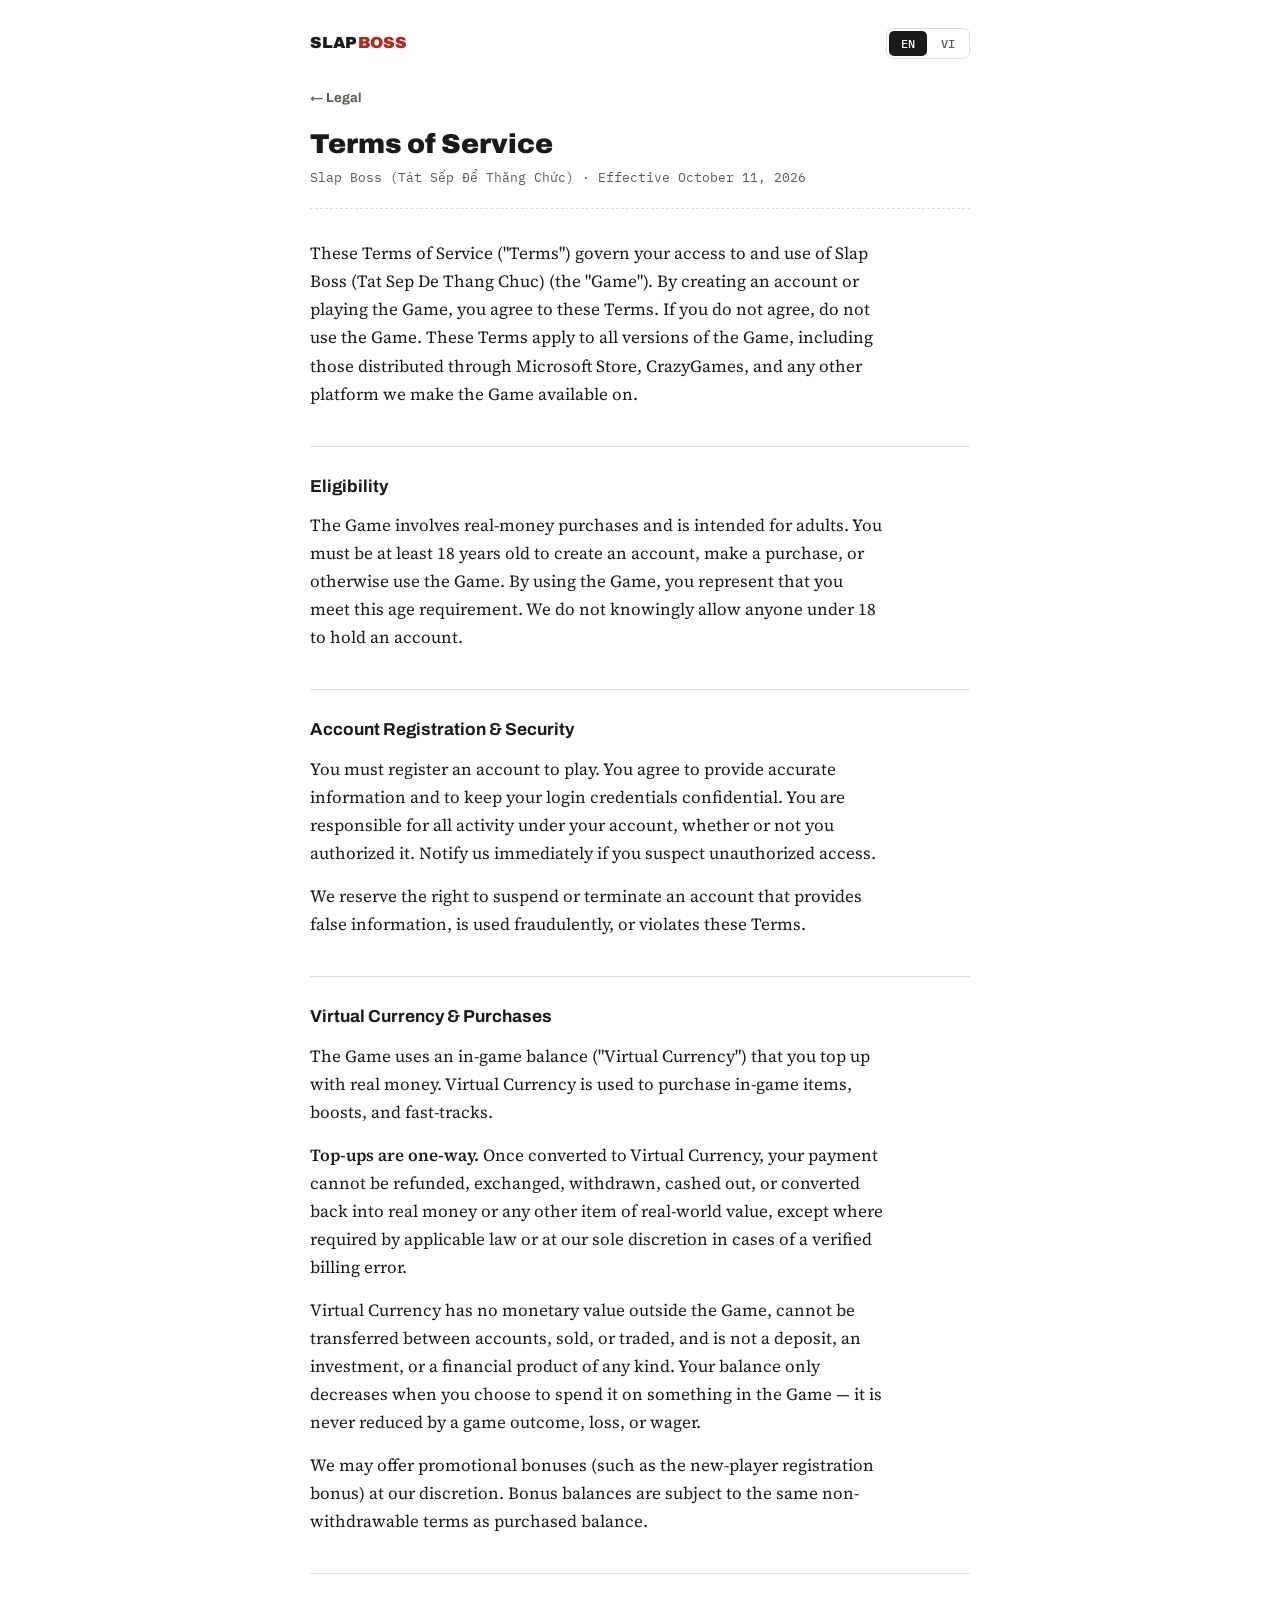
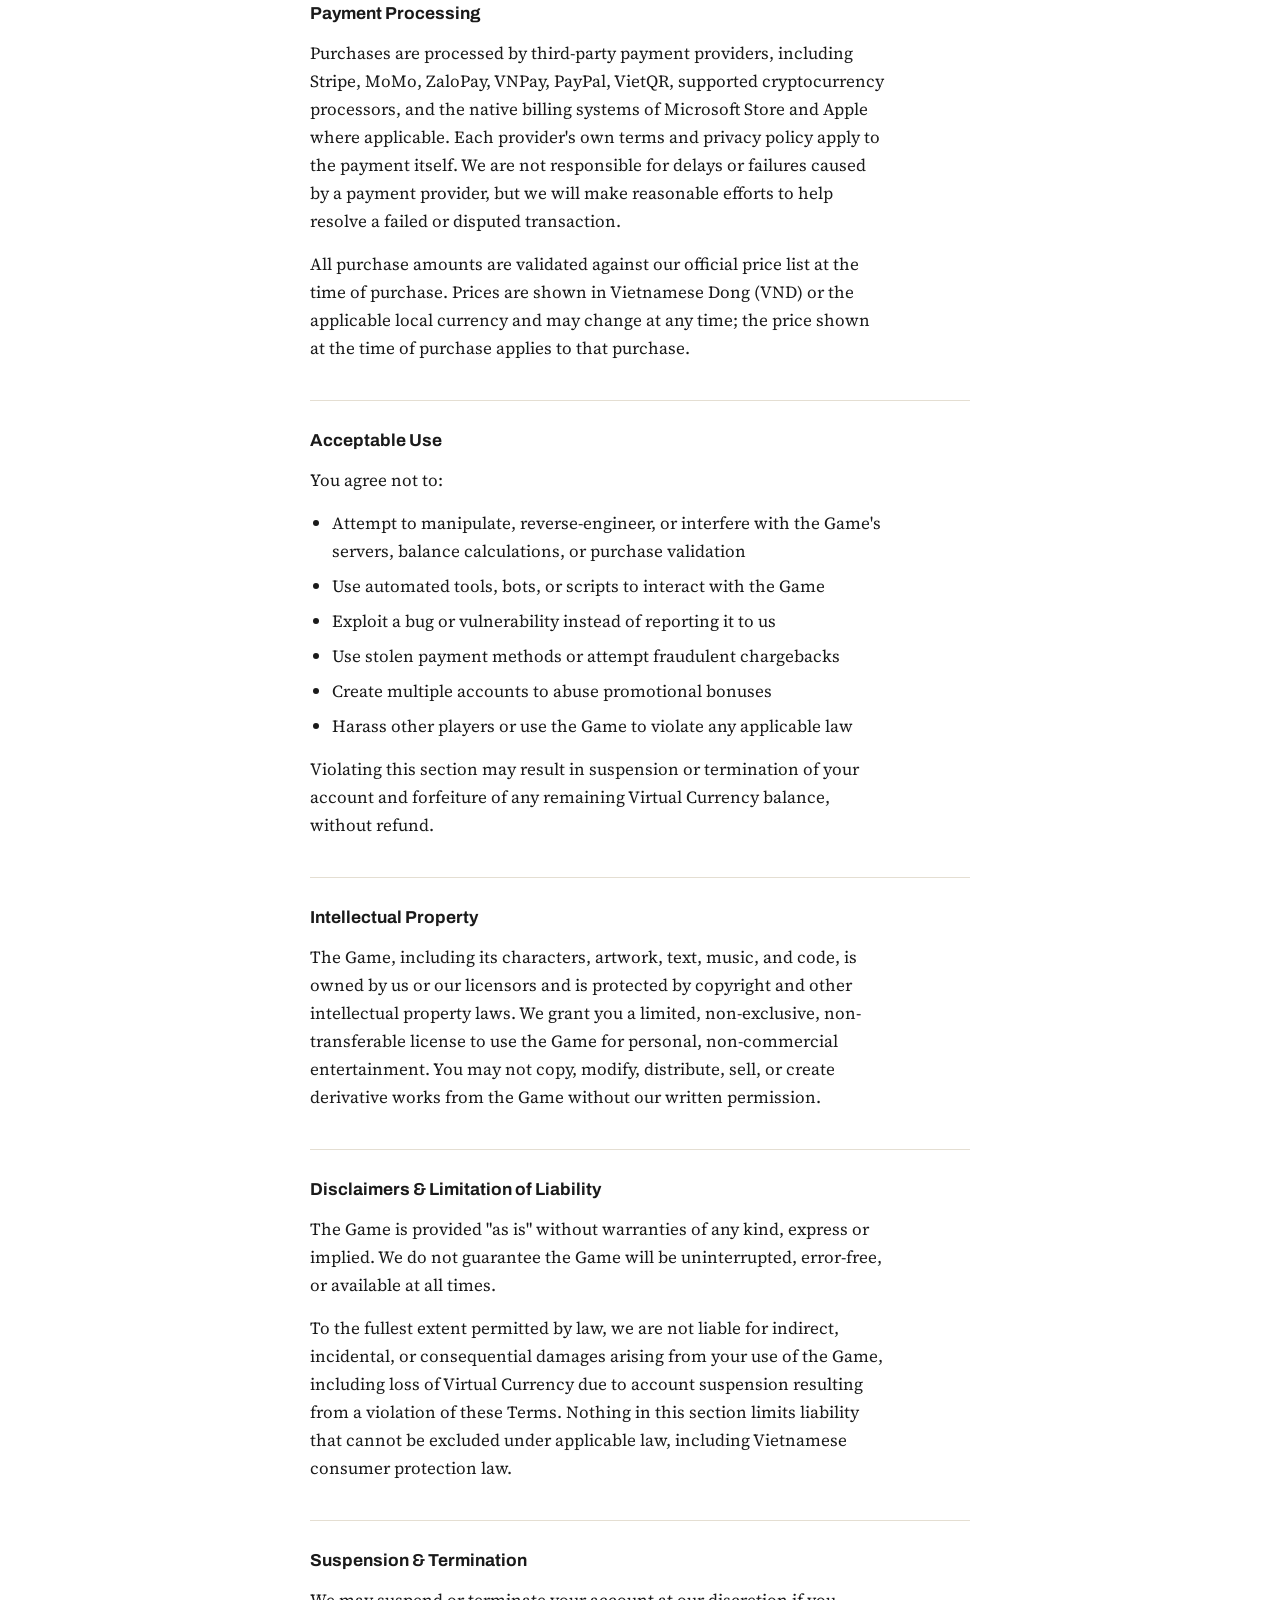
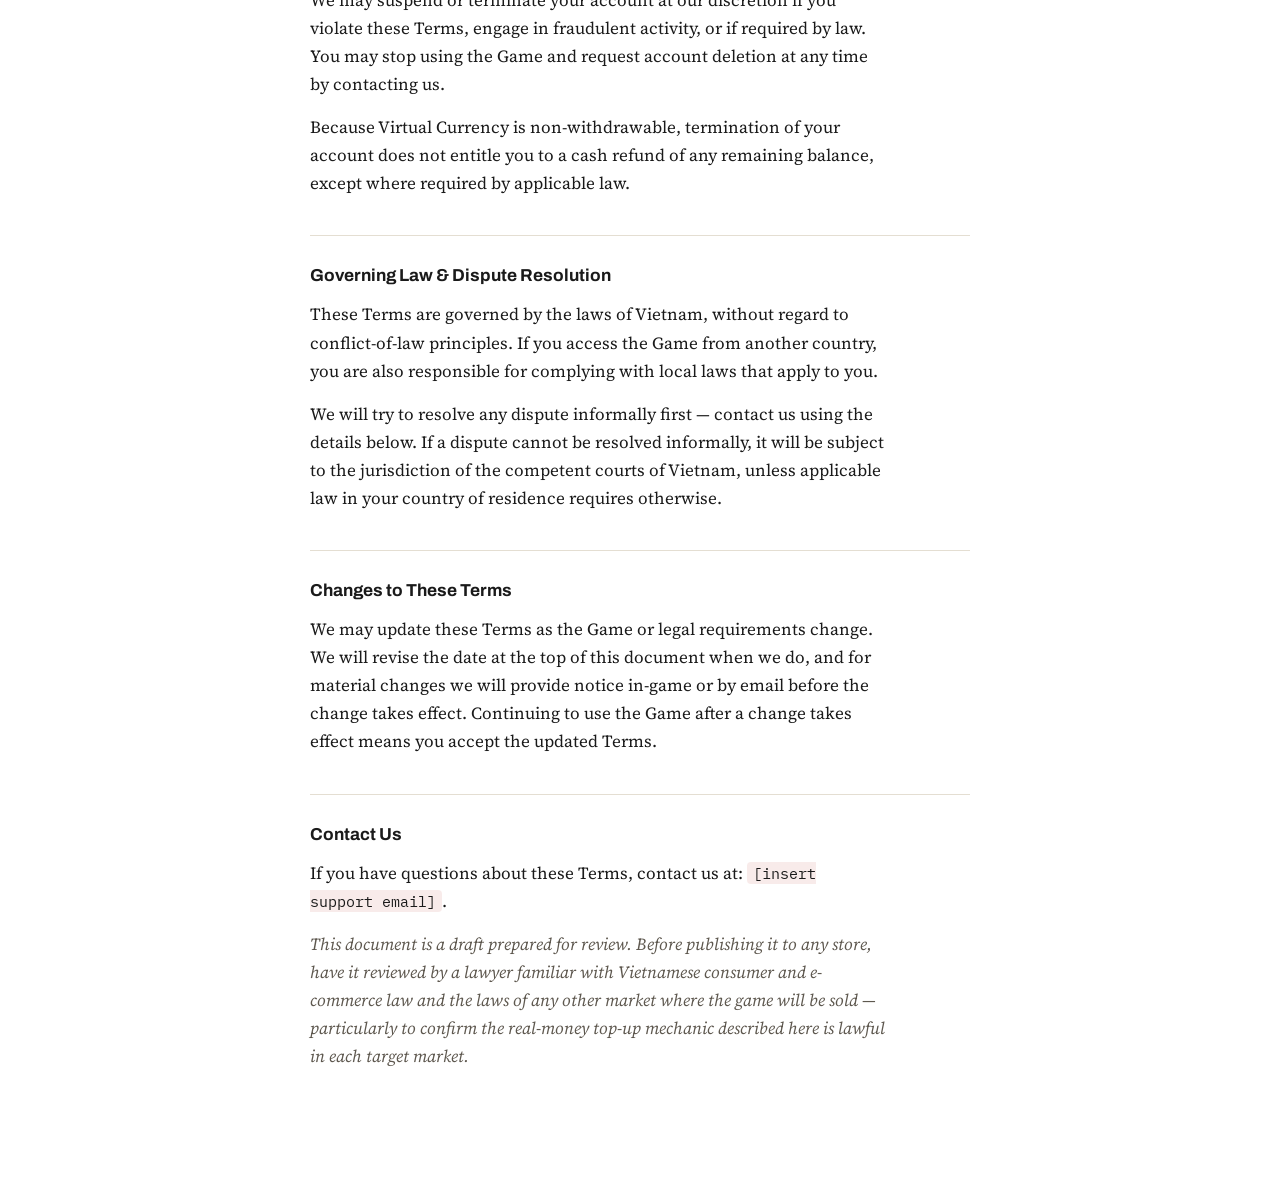
==== terms.html @ cff1657b "Rename terms (1).html to terms.html" ====
<!DOCTYPE html>
<html lang="en">
<head>
<meta charset="UTF-8">
<meta name="viewport" content="width=device-width, initial-scale=1.0">
<title>Slap Boss - Terms of Service / Dieu Khoan Dich Vu</title>
<link rel="stylesheet" href="style.css">
</head>
<body>

<div class="topbar">
  <a class="wordmark" href="index.html">SLAP<span>BOSS</span></a>
  <div class="lang-switch">
    <button id="btn-en" class="active" onclick="setLang('en')">EN</button>
    <button id="btn-vi" onclick="setLang('vi')">VI</button>
  </div>
</div>

<div class="wrap">

<a class="crumb" href="index.html">&larr; Legal</a>

<!-- ENGLISH -->
<div id="lang-en" class="lang-block active">
  <h1>Terms of Service</h1>
  <div class="doc-meta">Slap Boss (T&aacute;t S&#7871;p &#272;&#7875; Th&#259;ng Ch&#7913;c) &middot; Effective October 11, 2026</div>

  <p>These Terms of Service ("Terms") govern your access to and use of Slap Boss (Tat Sep De Thang Chuc) (the "Game"). By creating an account or playing the Game, you agree to these Terms. If you do not agree, do not use the Game. These Terms apply to all versions of the Game, including those distributed through Microsoft Store, CrazyGames, and any other platform we make the Game available on.</p>

  <h2>Eligibility</h2>
  <p>The Game involves real-money purchases and is intended for adults. You must be at least 18 years old to create an account, make a purchase, or otherwise use the Game. By using the Game, you represent that you meet this age requirement. We do not knowingly allow anyone under 18 to hold an account.</p>

  <h2>Account Registration &amp; Security</h2>
  <p>You must register an account to play. You agree to provide accurate information and to keep your login credentials confidential. You are responsible for all activity under your account, whether or not you authorized it. Notify us immediately if you suspect unauthorized access.</p>
  <p>We reserve the right to suspend or terminate an account that provides false information, is used fraudulently, or violates these Terms.</p>

  <h2>Virtual Currency &amp; Purchases</h2>
  <p>The Game uses an in-game balance ("Virtual Currency") that you top up with real money. Virtual Currency is used to purchase in-game items, boosts, and fast-tracks.</p>
  <p><strong>Top-ups are one-way.</strong> Once converted to Virtual Currency, your payment cannot be refunded, exchanged, withdrawn, cashed out, or converted back into real money or any other item of real-world value, except where required by applicable law or at our sole discretion in cases of a verified billing error.</p>
  <p>Virtual Currency has no monetary value outside the Game, cannot be transferred between accounts, sold, or traded, and is not a deposit, an investment, or a financial product of any kind. Your balance only decreases when you choose to spend it on something in the Game &mdash; it is never reduced by a game outcome, loss, or wager.</p>
  <p>We may offer promotional bonuses (such as the new-player registration bonus) at our discretion. Bonus balances are subject to the same non-withdrawable terms as purchased balance.</p>

  <h2>Payment Processing</h2>
  <p>Purchases are processed by third-party payment providers, including Stripe, MoMo, ZaloPay, VNPay, PayPal, VietQR, supported cryptocurrency processors, and the native billing systems of Microsoft Store and Apple where applicable. Each provider's own terms and privacy policy apply to the payment itself. We are not responsible for delays or failures caused by a payment provider, but we will make reasonable efforts to help resolve a failed or disputed transaction.</p>
  <p>All purchase amounts are validated against our official price list at the time of purchase. Prices are shown in Vietnamese Dong (VND) or the applicable local currency and may change at any time; the price shown at the time of purchase applies to that purchase.</p>

  <h2>Acceptable Use</h2>
  <p>You agree not to:</p>
  <ul>
    <li>Attempt to manipulate, reverse-engineer, or interfere with the Game's servers, balance calculations, or purchase validation</li>
    <li>Use automated tools, bots, or scripts to interact with the Game</li>
    <li>Exploit a bug or vulnerability instead of reporting it to us</li>
    <li>Use stolen payment methods or attempt fraudulent chargebacks</li>
    <li>Create multiple accounts to abuse promotional bonuses</li>
    <li>Harass other players or use the Game to violate any applicable law</li>
  </ul>
  <p>Violating this section may result in suspension or termination of your account and forfeiture of any remaining Virtual Currency balance, without refund.</p>

  <h2>Intellectual Property</h2>
  <p>The Game, including its characters, artwork, text, music, and code, is owned by us or our licensors and is protected by copyright and other intellectual property laws. We grant you a limited, non-exclusive, non-transferable license to use the Game for personal, non-commercial entertainment. You may not copy, modify, distribute, sell, or create derivative works from the Game without our written permission.</p>

  <h2>Disclaimers &amp; Limitation of Liability</h2>
  <p>The Game is provided "as is" without warranties of any kind, express or implied. We do not guarantee the Game will be uninterrupted, error-free, or available at all times.</p>
  <p>To the fullest extent permitted by law, we are not liable for indirect, incidental, or consequential damages arising from your use of the Game, including loss of Virtual Currency due to account suspension resulting from a violation of these Terms. Nothing in this section limits liability that cannot be excluded under applicable law, including Vietnamese consumer protection law.</p>

  <h2>Suspension &amp; Termination</h2>
  <p>We may suspend or terminate your account at our discretion if you violate these Terms, engage in fraudulent activity, or if required by law. You may stop using the Game and request account deletion at any time by contacting us.</p>
  <p>Because Virtual Currency is non-withdrawable, termination of your account does not entitle you to a cash refund of any remaining balance, except where required by applicable law.</p>

  <h2>Governing Law &amp; Dispute Resolution</h2>
  <p>These Terms are governed by the laws of Vietnam, without regard to conflict-of-law principles. If you access the Game from another country, you are also responsible for complying with local laws that apply to you.</p>
  <p>We will try to resolve any dispute informally first &mdash; contact us using the details below. If a dispute cannot be resolved informally, it will be subject to the jurisdiction of the competent courts of Vietnam, unless applicable law in your country of residence requires otherwise.</p>

  <h2>Changes to These Terms</h2>
  <p>We may update these Terms as the Game or legal requirements change. We will revise the date at the top of this document when we do, and for material changes we will provide notice in-game or by email before the change takes effect. Continuing to use the Game after a change takes effect means you accept the updated Terms.</p>

  <h2>Contact Us</h2>
  <p>If you have questions about these Terms, contact us at: <span class="placeholder">[insert support email]</span>.</p>
  <p><em>This document is a draft prepared for review. Before publishing it to any store, have it reviewed by a lawyer familiar with Vietnamese consumer and e-commerce law and the laws of any other market where the game will be sold &mdash; particularly to confirm the real-money top-up mechanic described here is lawful in each target market.</em></p>
</div>

<!-- VIETNAMESE -->
<div id="lang-vi" class="lang-block">
  <h1>&#272;i&#7873;u Kho&#7843;n D&#7883;ch V&#7909;</h1>
  <div class="doc-meta">Slap Boss (T&aacute;t S&#7871;p &#272;&#7875; Th&#259;ng Ch&#7913;c) &middot; C&oacute; hi&#7879;u l&#7921;c t&#7915; 11 th&aacute;ng 10, 2026</div>

  <p>Dieu Khoan Dich Vu nay ("Dieu Khoan") dieu chinh viec ban truy cap va su dung Slap Boss (Tat Sep De Thang Chuc) ("Tro Choi"). Bang viec tao tai khoan hoac choi Tro Choi, ban dong y voi cac Dieu Khoan nay. Neu ban khong dong y, vui long khong su dung Tro Choi. Cac Dieu Khoan nay ap dung cho tat ca cac phien ban cua Tro Choi, bao gom cac phien ban duoc phan phoi qua Microsoft Store, CrazyGames, va bat ky nen tang nao khac ma chung toi phat hanh Tro Choi.</p>

  <h2>Dieu Kien Su Dung</h2>
  <p>Tro Choi co giao dich mua bang tien that va danh cho nguoi lon. Ban phai tu 18 tuoi tro len de tao tai khoan, thuc hien giao dich mua, hoac su dung Tro Choi theo bat ky cach nao khac. Bang viec su dung Tro Choi, ban xac nhan rang ban dap ung yeu cau do tuoi nay. Chung toi khong co chu y cho phep bat ky ai duoi 18 tuoi so huu tai khoan.</p>

  <h2>Dang Ky Va Bao Mat Tai Khoan</h2>
  <p>Ban phai dang ky tai khoan de choi. Ban dong y cung cap thong tin chinh xac va giu bi mat thong tin dang nhap cua minh. Ban chiu trach nhiem ve moi hoat dong duoi tai khoan cua minh, du ban co cho phep hay khong. Thong bao cho chung toi ngay neu ban nghi ngo co truy cap trai phep.</p>
  <p>Chung toi co quyen tam ngung hoac cham dut mot tai khoan cung cap thong tin sai lech, duoc su dung voi muc dich gian lan, hoac vi pham cac Dieu Khoan nay.</p>

  <h2>Tien Ao Va Giao Dich Mua</h2>
  <p>Tro Choi su dung so du trong tro choi ("Tien Ao") ma ban nap bang tien that. Tien Ao duoc su dung de mua vat pham, boost, va fast-track trong tro choi.</p>
  <p><strong>Nap tien la mot chieu.</strong> Sau khi duoc chuyen doi thanh Tien Ao, khoan thanh toan cua ban khong the duoc hoan tra, trao doi, rut, chuyen thanh tien mat, hoac chuyen doi nguoc lai thanh tien that hoac bat ky vat pham nao co gia tri thuc te khac, tru truong hop phap luat hien hanh yeu cau hoac theo quyet dinh rieng cua chung toi trong truong hop loi thanh toan da duoc xac minh.</p>
  <p>Tien Ao khong co gia tri tien te ben ngoai Tro Choi, khong the chuyen giao giua cac tai khoan, ban, hoac trao doi, va khong phai la mot khoan tien gui, dau tu, hoac san pham tai chinh duoi bat ky hinh thuc nao. So du cua ban chi giam khi ban chon tieu no vao mot thu gi do trong Tro Choi &mdash; no khong bao gio bi giam boi ket qua tro choi, thua cuoc, hoac dat cuoc.</p>
  <p>Chung toi co the cung cap cac uu dai khuyen mai (nhu thuong dang ky cho nguoi choi moi) theo quyet dinh rieng cua chung toi. So du thuong tuan theo cac dieu khoan khong the rut giong nhu so du da mua.</p>

  <h2>Xu Ly Thanh Toan</h2>
  <p>Giao dich mua duoc xu ly boi cac don vi thanh toan ben thu ba, bao gom Stripe, MoMo, ZaloPay, VNPay, PayPal, VietQR, cac don vi xu ly tien dien tu duoc ho tro, va he thong thanh toan rieng cua Microsoft Store va Apple khi ap dung. Dieu khoan va chinh sach quyen rieng tu rieng cua moi don vi ap dung cho chinh giao dich thanh toan do. Chung toi khong chiu trach nhiem ve su cham tre hoac that bai do don vi thanh toan gay ra, nhung chung toi se no luc hop ly de giup giai quyet giao dich that bai hoac tranh chap.</p>
  <p>Tat ca so tien giao dich mua deu duoc kiem tra dua tren bang gia chinh thuc cua chung toi tai thoi diem mua. Gia duoc hien thi bang Dong Viet Nam (VND) hoac dong tien dia phuong ap dung va co the thay doi bat cu luc nao; gia hien thi tai thoi diem mua se ap dung cho giao dich mua do.</p>

  <h2>Su Dung Hop Le</h2>
  <p>Ban dong y khong:</p>
  <ul>
    <li>Co gang thao tung, dich nguoc, hoac can thiep vao may chu, tinh toan so du, hoac kiem tra giao dich mua cua Tro Choi</li>
    <li>Su dung cong cu tu dong, bot, hoac script de tuong tac voi Tro Choi</li>
    <li>Loi dung mot loi hoac lo hong thay vi bao cao cho chung toi</li>
    <li>Su dung phuong thuc thanh toan bi danh cap hoac co gang thuc hien chargeback gian lan</li>
    <li>Tao nhieu tai khoan de loi dung uu dai khuyen mai</li>
    <li>Quay roi nguoi choi khac hoac su dung Tro Choi de vi pham bat ky luat hien hanh nao</li>
  </ul>
  <p>Vi pham phan nay co the dan den viec tam ngung hoac cham dut tai khoan cua ban va mat bat ky so du Tien Ao con lai nao, khong duoc hoan tra.</p>

  <h2>Quyen So Huu Tri Tue</h2>
  <p>Tro Choi, bao gom cac nhan vat, hinh anh, van ban, am nhac, va ma nguon, thuoc so huu cua chung toi hoac ben cap phep cua chung toi va duoc bao ve boi luat ban quyen va cac luat so huu tri tue khac. Chung toi cap cho ban giay phep gioi han, khong doc quyen, khong the chuyen nhuong de su dung Tro Choi cho muc dich giai tri ca nhan, phi thuong mai. Ban khong duoc sao chep, chinh sua, phan phoi, ban, hoac tao ra cac tac pham phai sinh tu Tro Choi khi chua co su cho phep bang van ban cua chung toi.</p>

  <h2>Tuyen Bo Mien Tru Va Gioi Han Trach Nhiem</h2>
  <p>Tro Choi duoc cung cap "nguyen trang" ma khong co bat ky bao dam nao, du ro rang hay ngu y. Chung toi khong dam bao Tro Choi se hoat dong lien tuc, khong loi, hoac luon san co.</p>
  <p>Trong pham vi toi da duoc phap luat cho phep, chung toi khong chiu trach nhiem doi voi cac thiet hai gian tiep, ngau nhien, hoac do hau qua phat sinh tu viec ban su dung Tro Choi, bao gom mat Tien Ao do tai khoan bi tam ngung vi vi pham cac Dieu Khoan nay. Khong co noi dung nao trong phan nay gioi han trach nhiem ma khong the loai tru theo phap luat hien hanh, bao gom luat bao ve nguoi tieu dung Viet Nam.</p>

  <h2>Tam Ngung Va Cham Dut</h2>
  <p>Chung toi co the tam ngung hoac cham dut tai khoan cua ban theo quyet dinh rieng neu ban vi pham cac Dieu Khoan nay, tham gia hoat dong gian lan, hoac khi phap luat yeu cau. Ban co the ngung su dung Tro Choi va yeu cau xoa tai khoan bat cu luc nao bang cach lien he voi chung toi.</p>
  <p>Vi Tien Ao khong the rut duoc, viec cham dut tai khoan cua ban khong cho phep ban nhan hoan tien bang tien mat doi voi bat ky so du con lai nao, tru truong hop phap luat hien hanh yeu cau.</p>

  <h2>Luat Ap Dung Va Giai Quyet Tranh Chap</h2>
  <p>Cac Dieu Khoan nay duoc dieu chinh boi luat phap Viet Nam, khong xet den cac nguyen tac xung dot phap luat. Neu ban truy cap Tro Choi tu quoc gia khac, ban cung co trach nhiem tuan thu luat phap dia phuong ap dung cho ban.</p>
  <p>Chung toi se co gang giai quyet moi tranh chap mot cach khong chinh thuc truoc &mdash; lien he voi chung toi theo thong tin ben duoi. Neu tranh chap khong the duoc giai quyet mot cach khong chinh thuc, no se thuoc tham quyen cua toa an co tham quyen tai Viet Nam, tru khi phap luat hien hanh tai quoc gia cu tru cua ban yeu cau khac.</p>

  <h2>Thay Doi Doi Voi Cac Dieu Khoan Nay</h2>
  <p>Chung toi co the cap nhat cac Dieu Khoan nay khi Tro Choi hoac yeu cau phap ly thay doi. Chung toi se cap nhat ngay o dau tai lieu nay khi co thay doi, va doi voi nhung thay doi quan trong, chung toi se thong bao trong tro choi hoac qua email truoc khi thay doi co hieu luc. Viec tiep tuc su dung Tro Choi sau khi thay doi co hieu luc dong nghia voi viec ban chap nhan cac Dieu Khoan da cap nhat.</p>

  <h2>Lien He Voi Chung Toi</h2>
  <p>Neu ban co cau hoi ve cac Dieu Khoan nay, vui long lien he voi chung toi tai: <span class="placeholder">[dien email ho tro]</span>.</p>
  <p><em>Tai lieu nay la ban nhap duoc chuan bi de xem xet. Truoc khi dang tai len bat ky cua hang nao, hay nho luat su am hieu luat tieu dung va thuong mai dien tu Viet Nam va luat phap cua bat ky thi truong nao khac noi tro choi se duoc ban xem xet &mdash; dac biet de xac nhan co che nap tien bang tien that duoc mo ta o day la hop phap tai moi thi truong muc tieu.</em></p>
</div>

</div>

<script>
  function setLang(lang) {
    document.getElementById('lang-en').classList.toggle('active', lang === 'en');
    document.getElementById('lang-vi').classList.toggle('active', lang === 'vi');
    document.getElementById('btn-en').classList.toggle('active', lang === 'en');
    document.getElementById('btn-vi').classList.toggle('active', lang === 'vi');
    document.documentElement.lang = lang;
    try { localStorage.setItem('slapboss-lang', lang); } catch (e) {}
  }
  (function () {
    try {
      var saved = localStorage.getItem('slapboss-lang');
      if (saved === 'vi') setLang('vi');
    } catch (e) {}
  })();
</script>

</body>
</html>
---- style.css ----
/* Slap Boss — legal site theme: office-memo / ink-stamp */

@import url('https://fonts.googleapis.com/css2?family=Archivo:wght@500;700;900&family=Source+Serif+4:opsz,wght@8..60,400;8..60,600&family=IBM+Plex+Mono:wght@500&display=swap');

:root {
  --paper: #ffffff;
  --ink: #1a1a1a;
  --muted: #5e584f;
  --line: #e4ded2;
  --stamp: #b3281a;
  --stamp-soft: rgba(179,40,26,0.09);
  --folder-green: #2f5233;
}

@media (prefers-color-scheme: dark) {
  :root {
    --paper: #17150f;
    --ink: #ece7db;
    --muted: #a39b89;
    --line: #322d22;
    --stamp: #e35b45;
    --stamp-soft: rgba(227,91,69,0.14);
    --folder-green: #7bab80;
  }
}

* { box-sizing: border-box; }

body {
  margin: 0;
  background: var(--paper);
  color: var(--ink);
  font-family: 'Source Serif 4', Georgia, serif;
  line-height: 1.65;
  font-size: 17px;
}

.wrap {
  max-width: 700px;
  margin: 0 auto;
  padding: 0 20px 100px;
}

/* ---- top bar: wordmark + language switch ---- */

.topbar {
  display: flex;
  align-items: center;
  justify-content: space-between;
  gap: 12px;
  max-width: 700px;
  margin: 0 auto;
  padding: 28px 20px 0;
}

.wordmark {
  font-family: 'Archivo', sans-serif;
  font-weight: 900;
  font-size: 1rem;
  letter-spacing: 0.01em;
  color: var(--ink);
  text-decoration: none;
}

.wordmark span {
  color: var(--stamp);
}

.lang-switch {
  display: flex;
  gap: 2px;
  border: 1.5px solid var(--line);
  border-radius: 7px;
  padding: 2px;
}

.lang-switch button {
  appearance: none;
  border: none;
  background: transparent;
  color: var(--muted);
  padding: 5px 12px;
  border-radius: 5px;
  font-family: 'IBM Plex Mono', monospace;
  font-size: 0.72rem;
  font-weight: 500;
  cursor: pointer;
}

.lang-switch button.active {
  background: var(--ink);
  color: var(--paper);
}

/* ---- breadcrumb / back link ---- */

.crumb {
  display: inline-flex;
  align-items: center;
  gap: 6px;
  margin: 28px 0 0;
  font-family: 'Archivo', sans-serif;
  font-size: 0.82rem;
  font-weight: 700;
  color: var(--muted);
  text-decoration: none;
}

.crumb:hover { color: var(--stamp); }

/* ---- typography ---- */

h1 {
  font-family: 'Archivo', sans-serif;
  font-weight: 900;
  font-size: 1.7rem;
  line-height: 1.2;
  margin: 18px 0 6px;
  max-width: 18ch;
}

.doc-meta {
  font-family: 'IBM Plex Mono', monospace;
  color: var(--muted);
  font-size: 0.82rem;
  margin-bottom: 30px;
  padding-bottom: 20px;
  border-bottom: 1px dashed var(--line);
}

h2 {
  font-family: 'Archivo', sans-serif;
  font-weight: 700;
  font-size: 1.08rem;
  margin-top: 38px;
  margin-bottom: 10px;
  padding-top: 26px;
  border-top: 1px solid var(--line);
}

p { margin: 0 0 15px; max-width: 64ch; }
ul { margin: 0 0 15px; padding-left: 22px; max-width: 64ch; }
li { margin-bottom: 7px; }
strong { font-weight: 600; }
em { color: var(--muted); font-style: italic; }
a { color: var(--stamp); }

.lang-block { display: none; }
.lang-block.active { display: block; }

.placeholder {
  background: var(--stamp-soft);
  padding: 1px 6px;
  border-radius: 4px;
  font-family: 'IBM Plex Mono', monospace;
  font-size: 0.9em;
}

/* ---- hub / homepage ---- */

.hero {
  display: flex;
  align-items: center;
  gap: 28px;
  margin: 36px 0 44px;
}

.stamp-svg { flex-shrink: 0; width: 148px; height: 148px; }

.hero h1 {
  max-width: none;
  font-size: 1.85rem;
  margin: 0 0 10px;
}

.hero p {
  color: var(--muted);
  font-size: 0.98rem;
  margin: 0;
}

.folders {
  display: flex;
  flex-direction: column;
  gap: 14px;
}

.folder {
  position: relative;
  display: flex;
  align-items: center;
  justify-content: space-between;
  gap: 16px;
  text-decoration: none;
  color: var(--ink);
  background: var(--paper);
  border: 1.5px solid var(--line);
  border-radius: 3px 14px 3px 3px;
  padding: 20px 22px;
  box-shadow: 5px 5px 0 var(--line);
  transition: transform 0.12s ease, box-shadow 0.12s ease;
}

.folder:hover {
  transform: translate(-2px, -2px);
  box-shadow: 7px 7px 0 var(--stamp-soft);
  border-color: var(--stamp);
}

.folder-title {
  font-family: 'Archivo', sans-serif;
  font-weight: 700;
  font-size: 1.05rem;
  margin: 0 0 4px;
}

.folder-desc {
  font-family: 'Source Serif 4', serif;
  color: var(--muted);
  font-size: 0.88rem;
  margin: 0;
}

.folder-arrow {
  font-family: 'Archivo', sans-serif;
  font-size: 1.3rem;
  color: var(--stamp);
  flex-shrink: 0;
}

.footnote {
  margin-top: 56px;
  padding-top: 20px;
  border-top: 1px dashed var(--line);
  font-family: 'IBM Plex Mono', monospace;
  font-size: 0.78rem;
  color: var(--muted);
}

.footnote div { margin-bottom: 3px; }

@media (max-width: 520px) {
  .hero { flex-direction: column; align-items: flex-start; gap: 18px; }
  .stamp-svg { width: 112px; height: 112px; }
}
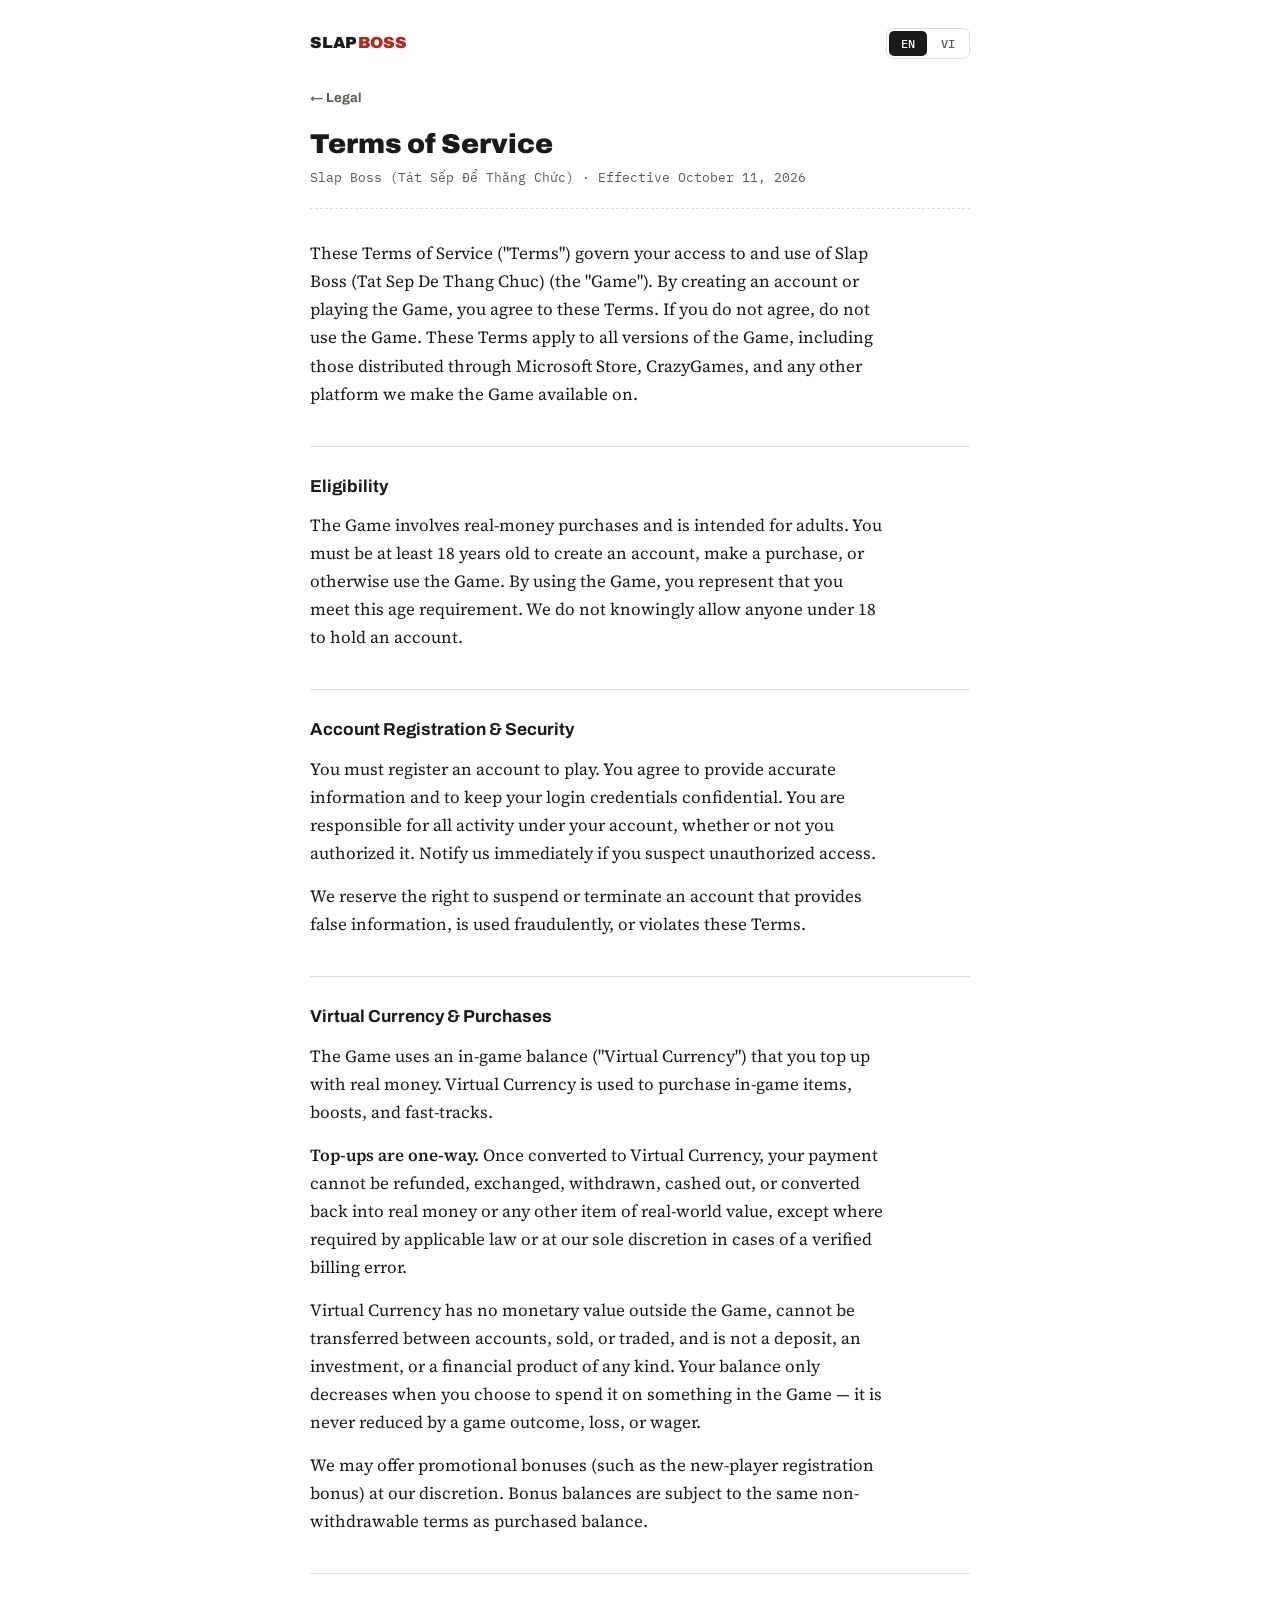
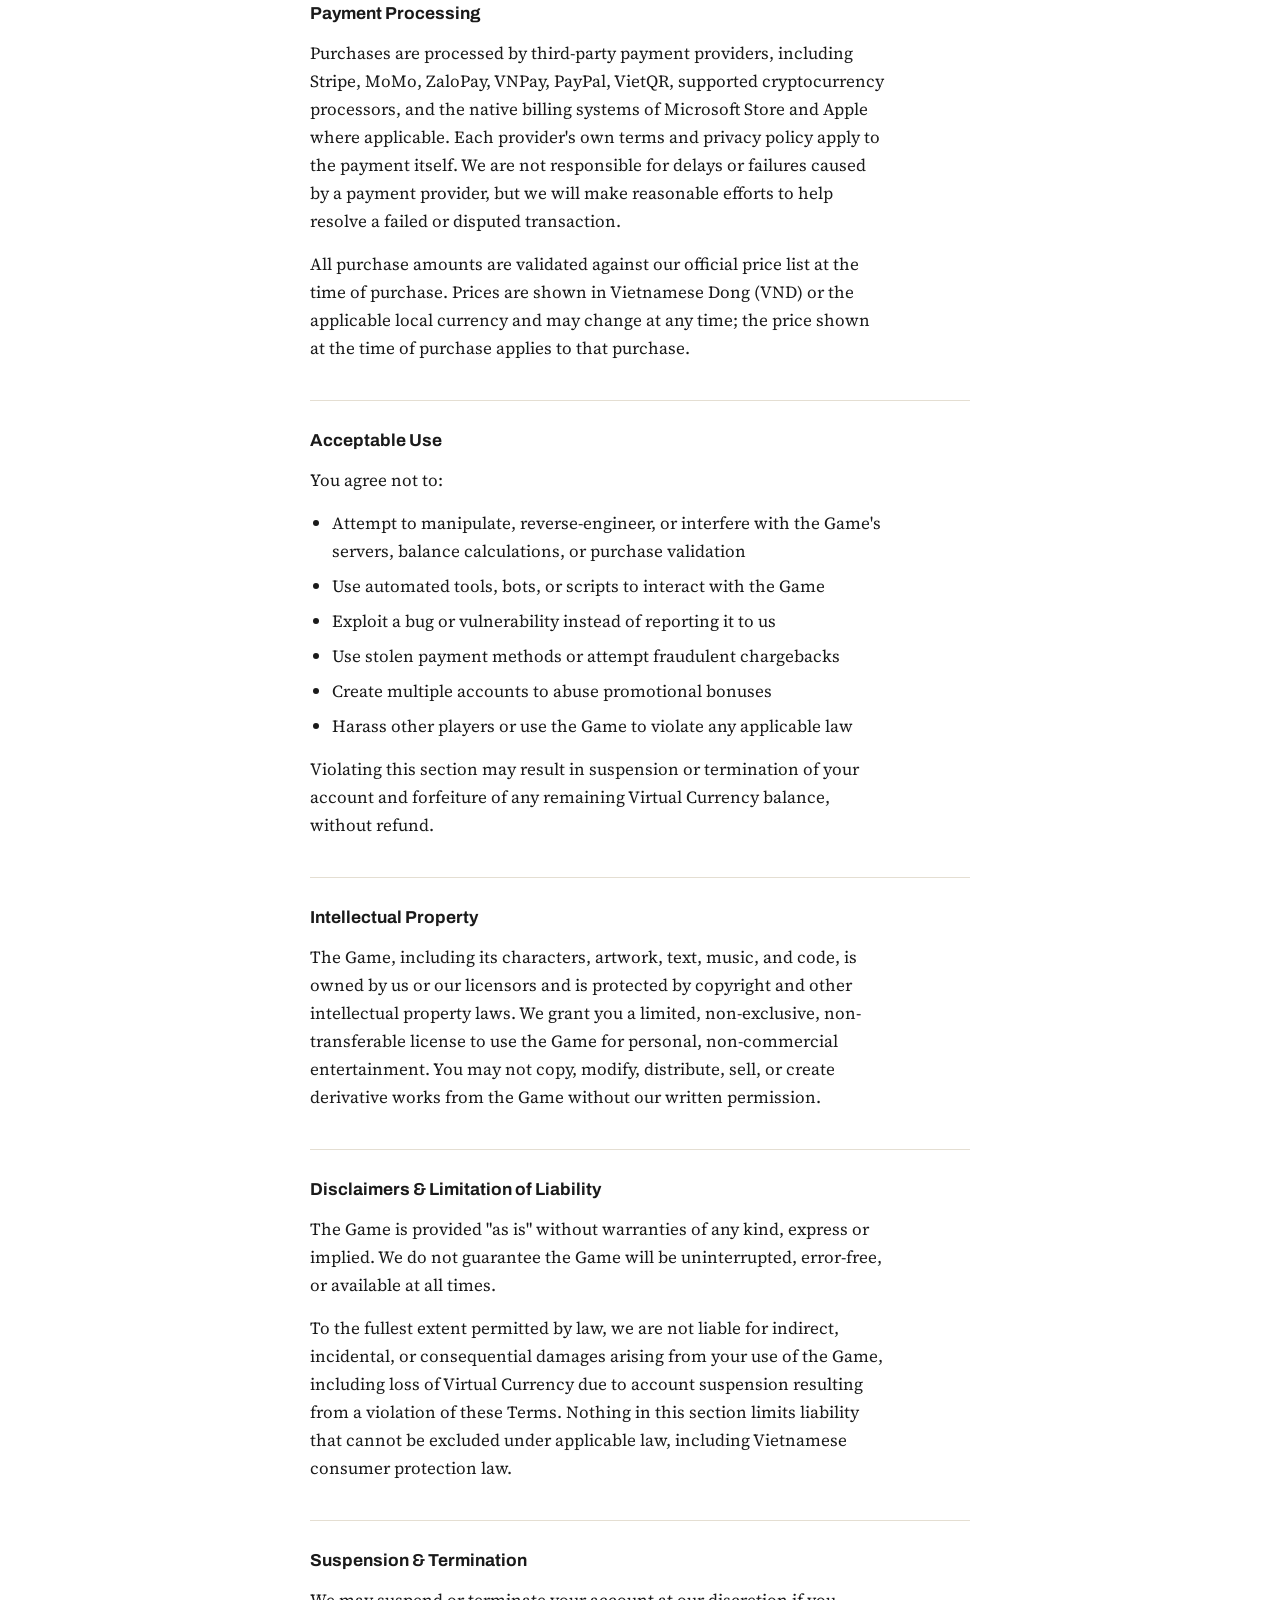
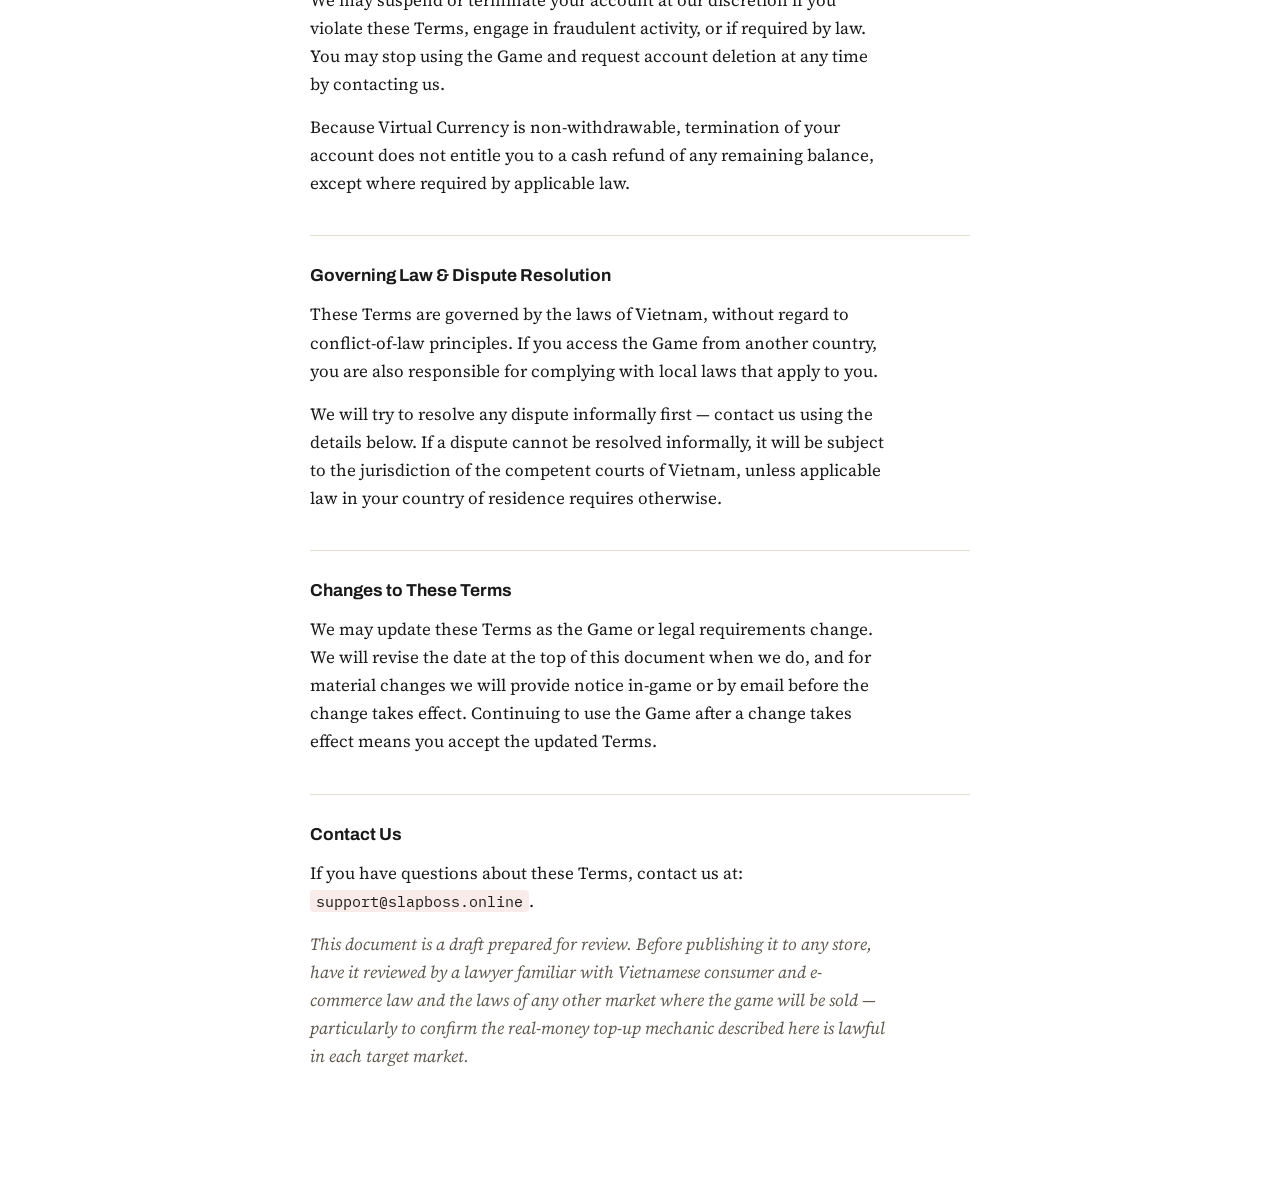
==== commit d961056c: "Update support email in terms.html Add support email" ====
--- a/terms.html
+++ b/terms.html
@@ -75,7 +75,7 @@
   <p>We may update these Terms as the Game or legal requirements change. We will revise the date at the top of this document when we do, and for material changes we will provide notice in-game or by email before the change takes effect. Continuing to use the Game after a change takes effect means you accept the updated Terms.</p>
 
   <h2>Contact Us</h2>
-  <p>If you have questions about these Terms, contact us at: <span class="placeholder">[insert support email]</span>.</p>
+  <p>If you have questions about these Terms, contact us at: <span class="placeholder">support@slapboss.online</span>.</p>
   <p><em>This document is a draft prepared for review. Before publishing it to any store, have it reviewed by a lawyer familiar with Vietnamese consumer and e-commerce law and the laws of any other market where the game will be sold &mdash; particularly to confirm the real-money top-up mechanic described here is lawful in each target market.</em></p>
 </div>
 
@@ -134,7 +134,7 @@
   <p>Chung toi co the cap nhat cac Dieu Khoan nay khi Tro Choi hoac yeu cau phap ly thay doi. Chung toi se cap nhat ngay o dau tai lieu nay khi co thay doi, va doi voi nhung thay doi quan trong, chung toi se thong bao trong tro choi hoac qua email truoc khi thay doi co hieu luc. Viec tiep tuc su dung Tro Choi sau khi thay doi co hieu luc dong nghia voi viec ban chap nhan cac Dieu Khoan da cap nhat.</p>
 
   <h2>Lien He Voi Chung Toi</h2>
-  <p>Neu ban co cau hoi ve cac Dieu Khoan nay, vui long lien he voi chung toi tai: <span class="placeholder">[dien email ho tro]</span>.</p>
+  <p>Neu ban co cau hoi ve cac Dieu Khoan nay, vui long lien he voi chung toi tai: <span class="placeholder">support@slapboss.online</span>.</p>
   <p><em>Tai lieu nay la ban nhap duoc chuan bi de xem xet. Truoc khi dang tai len bat ky cua hang nao, hay nho luat su am hieu luat tieu dung va thuong mai dien tu Viet Nam va luat phap cua bat ky thi truong nao khac noi tro choi se duoc ban xem xet &mdash; dac biet de xac nhan co che nap tien bang tien that duoc mo ta o day la hop phap tai moi thi truong muc tieu.</em></p>
 </div>
 
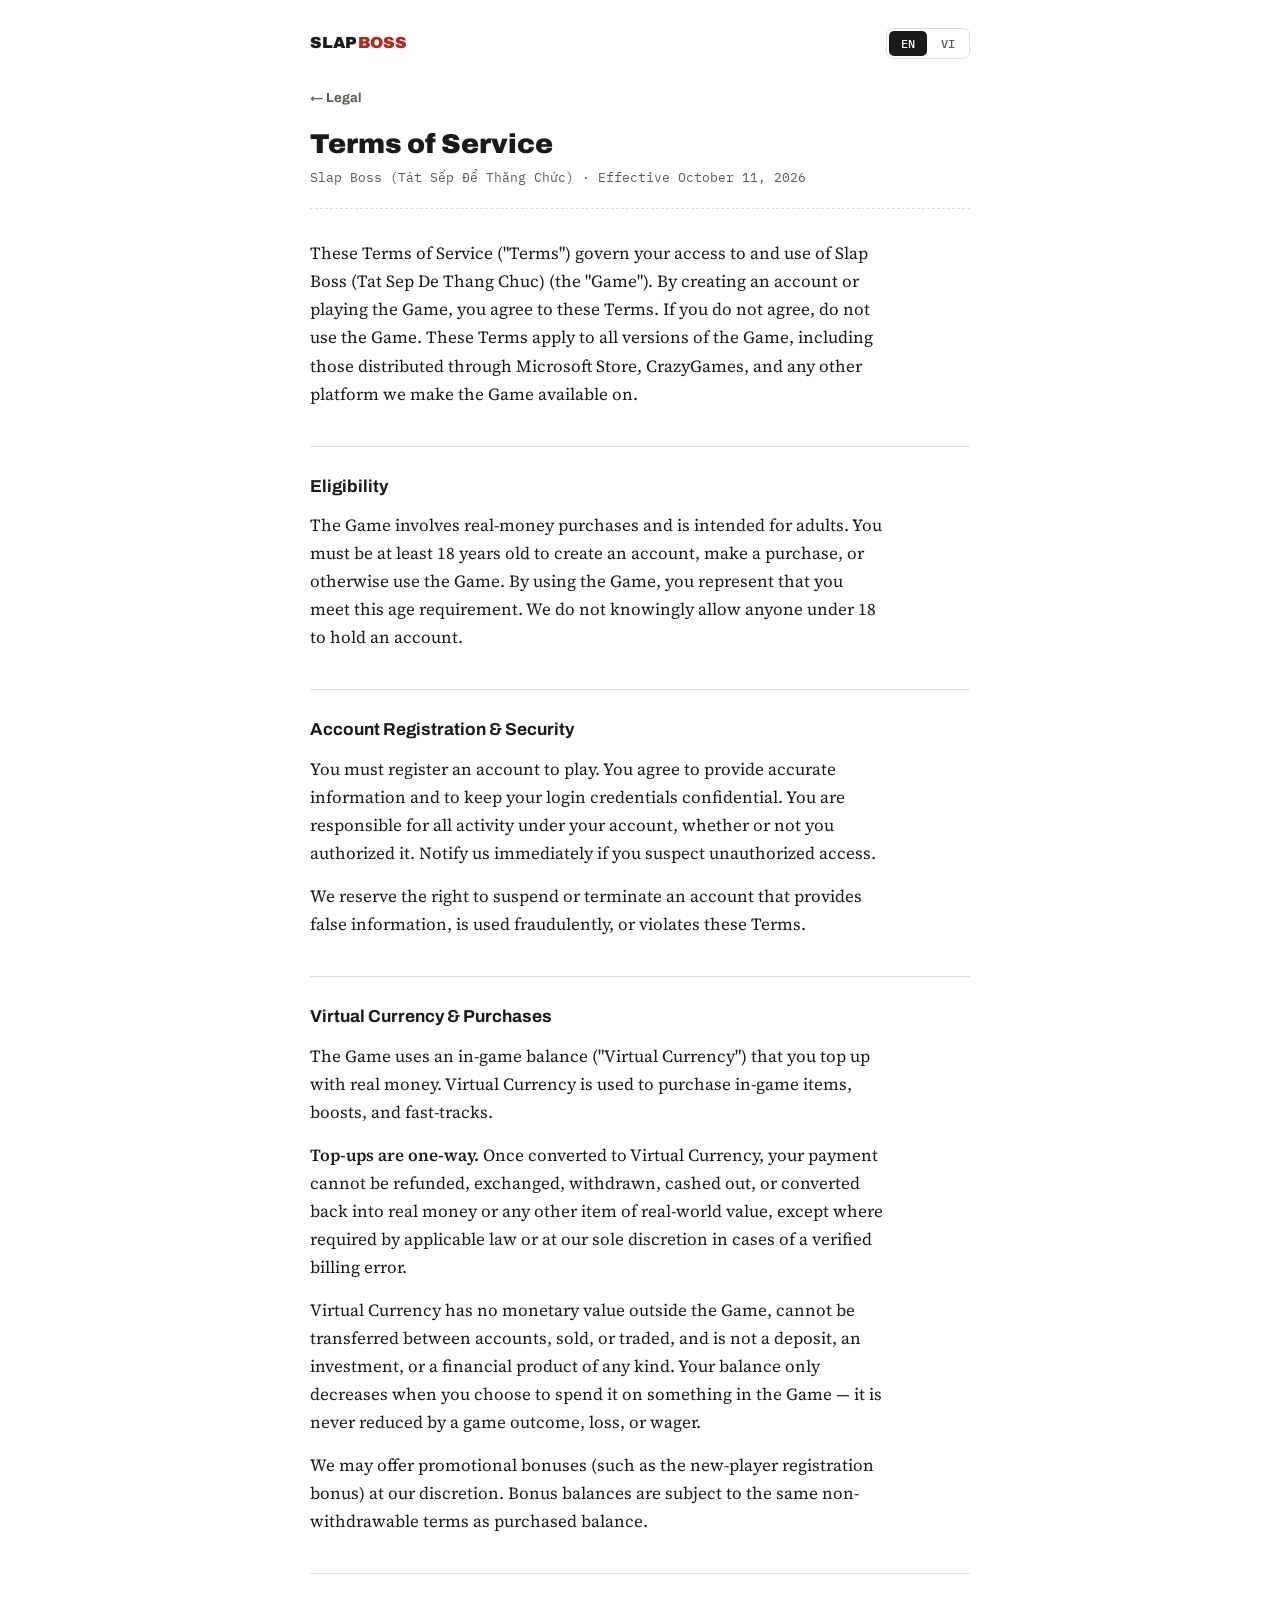
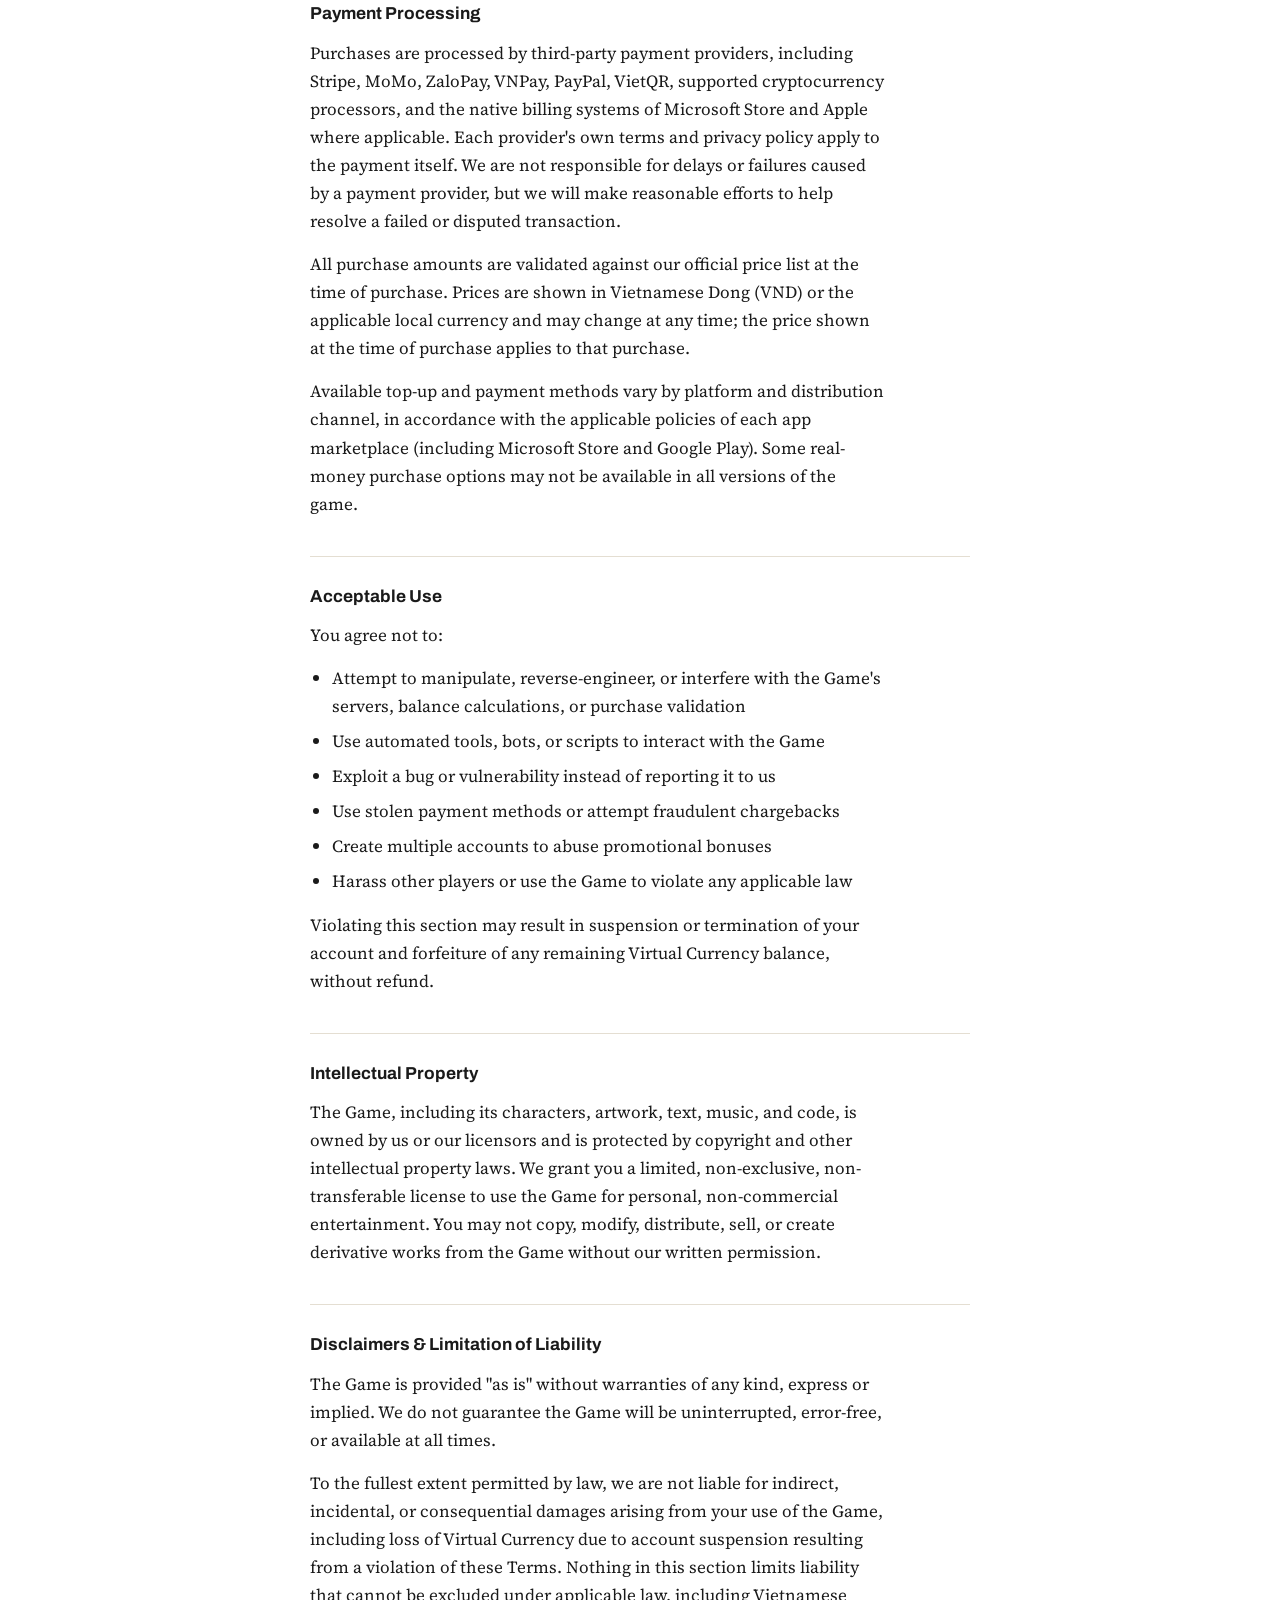
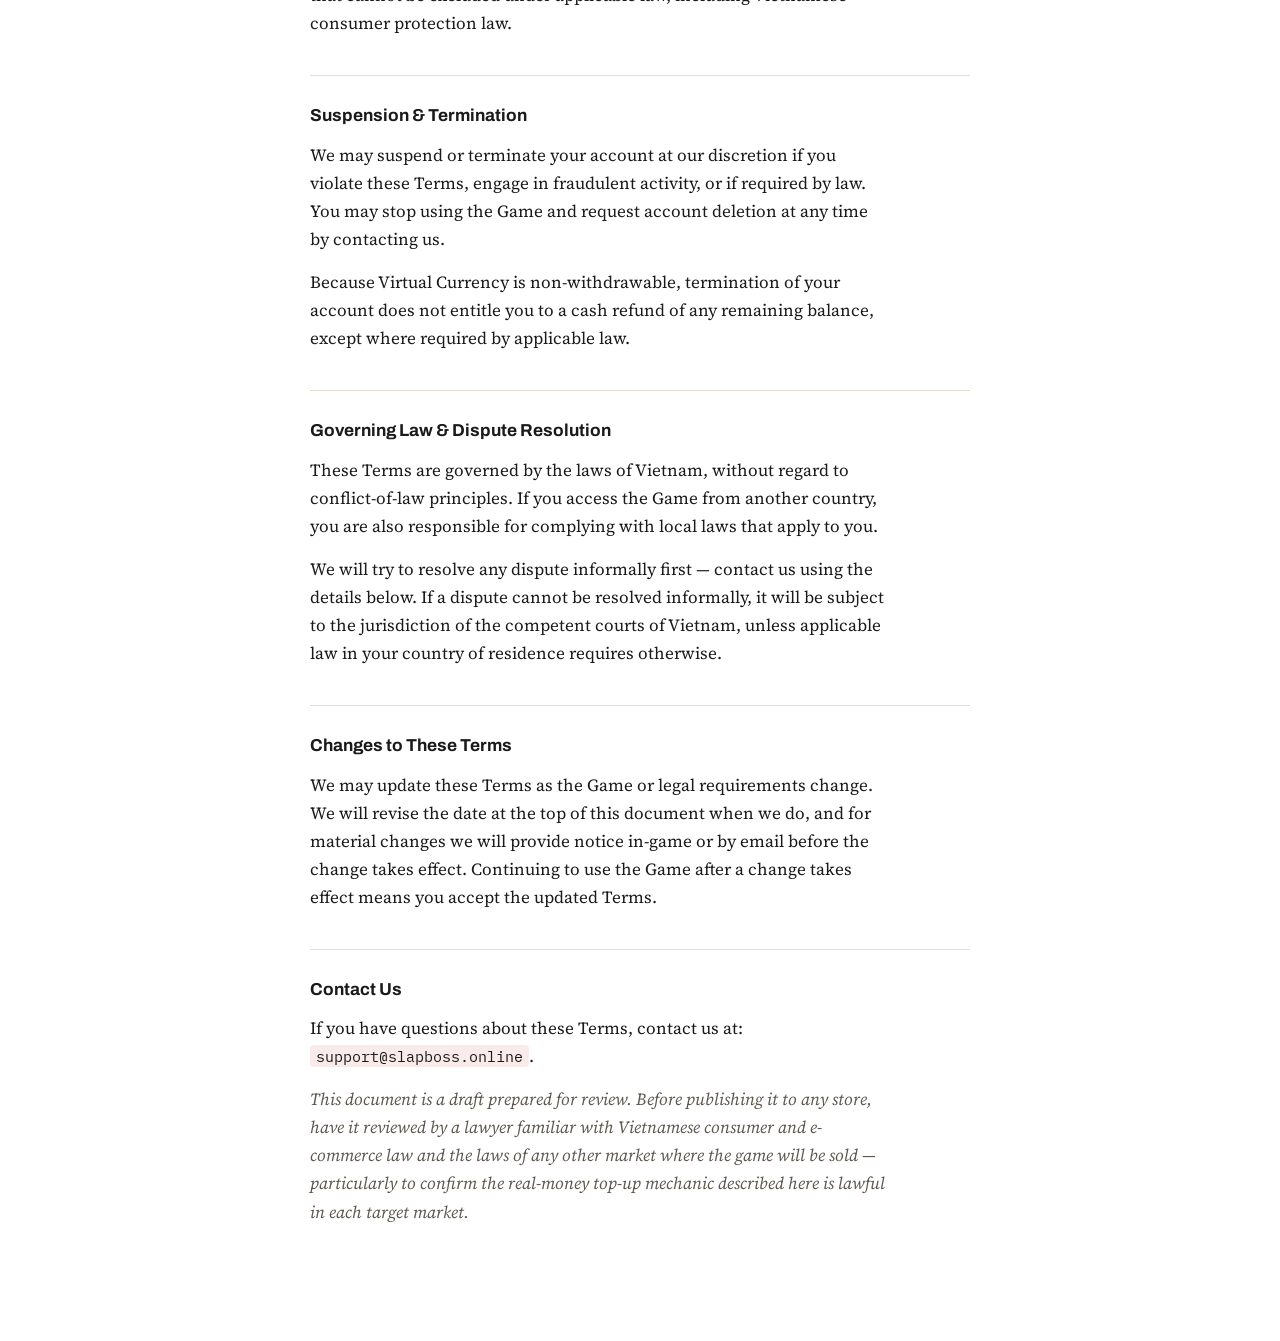
==== commit cd3029ea: "Update payment processing terms in terms.html Clarified payment processing and added information abo" ====
--- a/terms.html
+++ b/terms.html
@@ -43,7 +43,7 @@
   <h2>Payment Processing</h2>
   <p>Purchases are processed by third-party payment providers, including Stripe, MoMo, ZaloPay, VNPay, PayPal, VietQR, supported cryptocurrency processors, and the native billing systems of Microsoft Store and Apple where applicable. Each provider's own terms and privacy policy apply to the payment itself. We are not responsible for delays or failures caused by a payment provider, but we will make reasonable efforts to help resolve a failed or disputed transaction.</p>
   <p>All purchase amounts are validated against our official price list at the time of purchase. Prices are shown in Vietnamese Dong (VND) or the applicable local currency and may change at any time; the price shown at the time of purchase applies to that purchase.</p>
-
+  <p>Available top-up and payment methods vary by platform and distribution channel, in accordance with the applicable policies of each app marketplace (including Microsoft Store and Google Play). Some real-money purchase options may not be available in all versions of the game.</p>
   <h2>Acceptable Use</h2>
   <p>You agree not to:</p>
   <ul>
